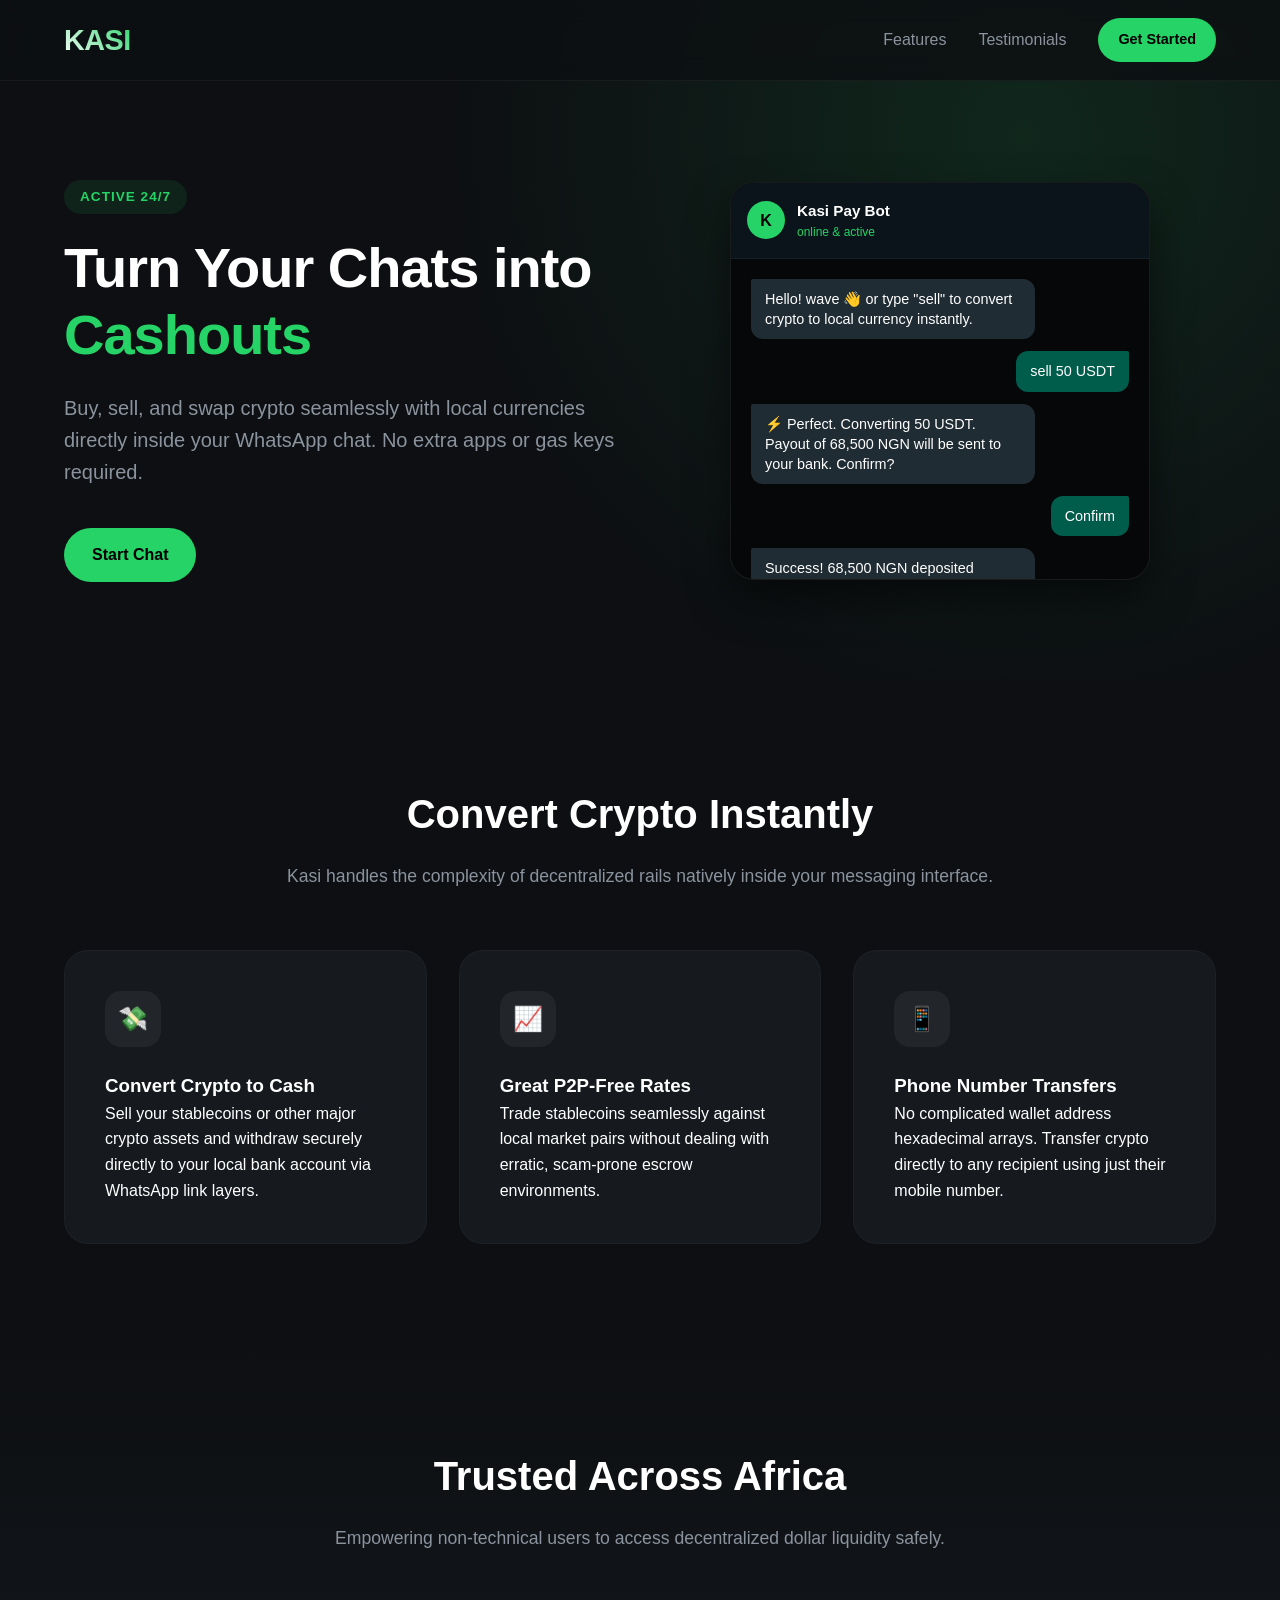
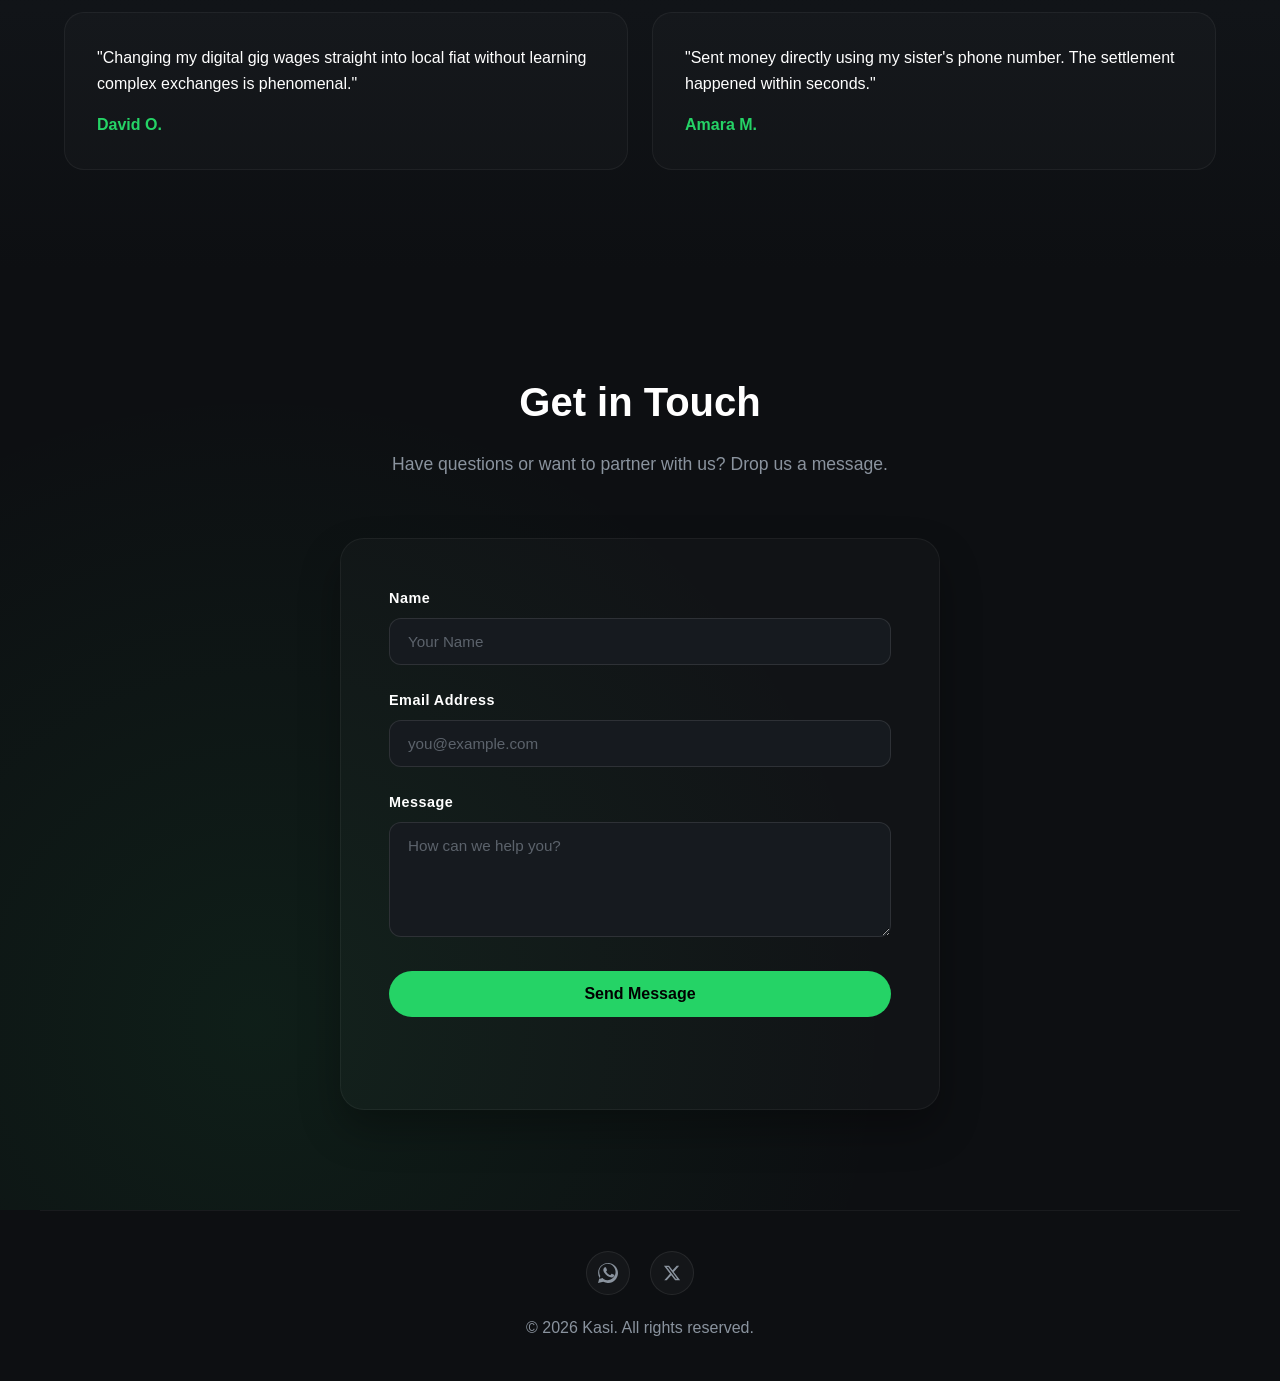
==== index.html @ e20dfd45 "feat: added socials" ====
<!DOCTYPE html>
<html lang="en">
<head>
    <meta charset="UTF-8">
    <meta name="viewport" content="width=device-width, initial-scale=1.0">
    <title>Kasi - Turn Chats into Cashouts</title>
    <link rel="stylesheet" href="static/style.css">
</head>
<body>

    <!-- Header & Navigation -->
    <header id="navbar">
        <div class="container">
            <a href="#" class="logo">KASI</a>
            <nav>
                <ul>
                    <li><a href="#features" class="nav-link">Features</a></li>
                    <li><a href="#testimonials" class="nav-link">Testimonials</a></li>
                    <li><a href="https://api.whatsapp.com/send/?phone=14155238886&text=Hello%21+I+was+referred+by+a+friend+%EF%BF%BD%0A%0A%28Ref%3A+%23faqs%29&type=phone_number&app_absent=0" class="btn" style="padding: 10px 20px; font-size: 0.9rem;">Get Started</a></li>
                </ul>
            </nav>
        </div>
    </header>

    <!-- Hero Section with Live Simulator -->
    <section class="hero">
        <div class="container">
            <div class="hero-grid">
                <div>
                    <span class="badge">Active 24/7</span>
                    <h1>Turn Your Chats into <span>Cashouts</span></h1>
                    <p>Buy, sell, and swap crypto seamlessly with local currencies directly inside your WhatsApp chat. No extra apps or gas keys required.</p>
                    <a href="https://api.whatsapp.com/send/?phone=14155238886&text=Hello%21+I+was+referred+by+a+friend+%EF%BF%BD%0A%0A%28Ref%3A+%23faqs%29&type=phone_number&app_absent=0" class="btn" target="_blank">Start Chat</a>
                </div>
                
                <!-- Static WhatsApp UI Mockup with Staggered Animations -->
                <div>
                    <div class="simulator-container">
                        <div class="sim-header">
                            <div class="sim-avatar">K</div>
                            <div class="sim-status">
                                <h4>Kasi Pay Bot</h4>
                                <p>online & active</p>
                            </div>
                        </div>
                        <div class="sim-body" id="chatScreen">
                            <div class="msg received" style="animation-delay: 0.3s;">Hello! wave 👋 or type "sell" to convert crypto to local currency instantly.</div>
                            <div class="msg sent" style="animation-delay: 1.2s;">sell 50 USDT</div>
                            <div class="msg received" style="animation-delay: 2.1s;">⚡ Perfect. Converting 50 USDT. Payout of 68,500 NGN will be sent to your bank. Confirm?</div>
                            <div class="msg sent" style="animation-delay: 3.0s;">Confirm</div>
                            <div class="msg received" style="animation-delay: 3.9s;">Success! 68,500 NGN deposited straight to your account. 🚀</div>
                        </div>
                    </div>
                </div>
            </div>
        </div>
    </section>

    <!-- Features Section with Scroll Triggers -->
    <section id="features" class="features">
        <div class="container">
            <div class="section-header">
                <h2>Convert Crypto Instantly</h2>
                <p>Kasi handles the complexity of decentralized rails natively inside your messaging interface.</p>
            </div>

            <div class="feature-grid">
                <div class="feature-card">
                    <div class="feature-icon">💸</div>
                    <h3>Convert Crypto to Cash</h3>
                    <p>Sell your stablecoins or other major crypto assets and withdraw securely directly to your local bank account via WhatsApp link layers.</p>
                </div>
                <div class="feature-card">
                    <div class="feature-icon">📈</div>
                    <h3>Great P2P-Free Rates</h3>
                    <p>Trade stablecoins seamlessly against local market pairs without dealing with erratic, scam-prone escrow environments.</p>
                </div>
                <div class="feature-card">
                    <div class="feature-icon">📱</div>
                    <h3>Phone Number Transfers</h3>
                    <p>No complicated wallet address hexadecimal arrays. Transfer crypto directly to any recipient using just their mobile number.</p>
                </div>
            </div>
        </div>
    </section>

    <!-- Testimonials Section -->
    <section id="testimonials" class="testimonials">
        <div class="container">
            <div class="section-header">
                <h2>Trusted Across Africa</h2>
                <p>Empowering non-technical users to access decentralized dollar liquidity safely.</p>
            </div>
            <div class="testimonial-grid">
                <div class="testimonial-card">
                    <p>"Changing my digital gig wages straight into local fiat without learning complex exchanges is phenomenal."</p>
                    <h4 style="margin-top:15px; color:var(--accent-green);">David O.</h4>
                </div>
                <div class="testimonial-card">
                    <p>"Sent money directly using my sister's phone number. The settlement happened within seconds."</p>
                    <h4 style="margin-top:15px; color:var(--accent-green);">Amara M.</h4>
                </div>
            </div>
        </div>
    </section>

    <!-- Contact Section -->
    <section id="contact" class="contact">
        <div class="container">
            <div class="section-header">
                <h2>Get in Touch</h2>
                <p>Have questions or want to partner with us? Drop us a message.</p>
            </div>
            <div class="contact-card">
                <form id="contactForm" onsubmit="handleContactSubmit(event)">
                    <!-- Spam Honeypot Field -->
                    <input type="text" name="_honey" style="display:none">
                    
                    <div class="form-group">
                        <label for="contactName">Name</label>
                        <input type="text" id="contactName" name="name" placeholder="Your Name" required>
                    </div>
                    <div class="form-group">
                        <label for="contactEmail">Email Address</label>
                        <input type="email" id="contactEmail" name="email" placeholder="you@example.com" required>
                    </div>
                    <div class="form-group">
                        <label for="contactMessage">Message</label>
                        <textarea id="contactMessage" name="message" rows="5" placeholder="How can we help you?" required></textarea>
                    </div>
                    <button type="submit" class="btn btn-submit">Send Message</button>
                    <div id="contactFeedback" class="contact-feedback"></div>
                </form>
            </div>
        </div>
    </section>

    <footer>
        <div class="container" style="text-align: center; padding: 40px 0; border-top: 1px solid rgba(255,255,255,0.05); color: var(--text-muted);">
            <div class="social-links">
                <a href="https://api.whatsapp.com/send/?phone=14155238886&text=Hello%21+I+was+referred+by+a+friend+%EF%BF%BD%0A%0A%28Ref%3A+%23faqs%29&type=phone_number&app_absent=0" class="social-link whatsapp" target="_blank" aria-label="WhatsApp">
                    <svg style="width: 20px; height: 20px; fill: currentColor;" viewBox="0 0 24 24"><path d="M.057 24l1.687-6.163c-1.041-1.804-1.588-3.849-1.587-5.946C.06 5.348 5.397.01 12.008.01c3.202.001 6.212 1.246 8.477 3.514 2.266 2.268 3.507 5.28 3.505 8.484-.004 6.657-5.34 11.997-11.953 11.997-2.005-.001-3.973-.502-5.73-1.455L0 24zm6.59-4.846c1.6.95 3.188 1.449 4.625 1.451 5.403.002 9.803-4.394 9.806-9.799.002-2.618-1.01-5.078-2.854-6.924C16.379 2.036 13.918 1.02 11.298 1.02c-5.409 0-9.809 4.397-9.812 9.802-.001 1.64.43 3.238 1.248 4.654l-.989 3.613 3.702-.971zm12.39-5.111c-.33-.165-1.951-.963-2.248-1.073-.297-.109-.514-.165-.729.165-.215.33-.83 1.048-1.016 1.268-.188.219-.375.247-.704.082-.33-.165-1.393-.513-2.656-1.64-1.01-.9-1.691-2.012-1.888-2.34-.197-.33-.02-.508.145-.672.149-.148.33-.384.495-.577.165-.192.22-.32.33-.533.109-.215.056-.403-.028-.567-.082-.165-.729-1.758-1.002-2.411-.266-.64-.538-.552-.729-.562-.188-.01-.403-.012-.619-.012-.215 0-.567.082-.864.403-.297.321-1.134 1.109-1.134 2.702 0 1.593 1.157 3.13 1.318 3.348.162.219 2.278 3.477 5.517 4.881.77.334 1.373.533 1.841.682.774.246 1.479.211 2.037.128.621-.093 1.951-.798 2.224-1.57.272-.772.272-1.434.192-1.57-.081-.137-.297-.219-.627-.384z"/></svg>
                </a>
                <a href="https://x.com/kasi_pay" class="social-link x" target="_blank" aria-label="X (formerly Twitter)">
                    <svg style="width: 18px; height: 18px; fill: currentColor;" viewBox="0 0 24 24"><path d="M18.244 2.25h3.308l-7.227 8.26 8.502 11.24H16.17l-5.214-6.817L4.99 21.75H1.68l7.73-8.835L1.254 2.25H8.08l4.713 6.231zm-1.161 17.52h1.833L7.084 4.126H5.117z"/></svg>
                </a>
            </div>
            <p>&copy; 2026 Kasi. All rights reserved.</p>
        </div>
    </footer>

    <!-- Interactive JavaScript Logic Layer -->
    <script>
        // 1. Dynamic Header Scroll Logic
        window.addEventListener('scroll', () => {
            const header = document.getElementById('navbar');
            if (window.scrollY > 50) {
                header.classList.add('scrolled');
            } else {
                header.classList.remove('scrolled');
            }
            
            // Track active navigation links based on viewport metrics
            const sections = document.querySelectorAll('section');
            const navLinks = document.querySelectorAll('.nav-link');
            let current = '';
            
            sections.forEach(section => {
                const sectionTop = section.offsetTop;
                if (window.scrollY >= sectionTop - 100) {
                    current = section.getAttribute('id');
                }
            });

            navLinks.forEach(link => {
                link.classList.remove('active');
                if (link.getAttribute('href').includes(current)) {
                    link.classList.add('active');
                }
            });
        });

        // 2. Scroll Animation (Intersection Observer Reveal Engine)
        const observerOptions = { threshold: 0.15 };
        const observer = new IntersectionObserver((entries) => {
            entries.forEach(entry => {
                if(entry.isIntersecting) {
                    entry.target.classList.add('reveal');
                }
            });
        }, observerOptions);

        document.querySelectorAll('.feature-card').forEach(card => {
            observer.observe(card);
        });



        // Contact Form Submission Handler
        function handleContactSubmit(event) {
            event.preventDefault();
            const form = event.target;
            const feedback = document.getElementById('contactFeedback');
            const submitBtn = form.querySelector('.btn-submit');
            
            feedback.style.color = 'var(--text-muted)';
            feedback.innerText = 'Sending your message...';
            submitBtn.disabled = true;
            
            const formData = new FormData(form);
            const object = Object.fromEntries(formData);
            const json = JSON.stringify(object);
            
            fetch('https://formsubmit.co/ajax/petraclara20@gmail.com', {
                method: 'POST',
                headers: {
                    'Content-Type': 'application/json',
                    'Accept': 'application/json'
                },
                body: json
            })
            .then(response => {
                if (response.ok) {
                    feedback.style.color = 'var(--accent-green)';
                    feedback.innerText = 'Thank you! Your message has been sent successfully.';
                    form.reset();
                } else {
                    throw new Error('Failed to send message.');
                }
            })
            .catch(error => {
                feedback.style.color = '#ff4a4a';
                feedback.innerText = 'Oops! There was a problem sending your message.';
                console.error(error);
            })
            .finally(() => {
                submitBtn.disabled = false;
            });
        }
    </script>
</body>
</html>
---- static/style.css ----
/* Base Reset & Variables */
        :root {
            --bg-color: #0d0f12;
            --card-bg: #161a1f;
            --text-main: #ffffff;
            --text-muted: #8a939e;
            --accent-green: #25d366; 
            --accent-blue: #3b82f6;
            --btn-hover: #1ebd59;
            --font-stack: -apple-system, BlinkMacSystemFont, "Segoe UI", Roboto, Helvetica, Arial, sans-serif;
        }

        * {
            box-sizing: border-box;
            margin: 0;
            padding: 0;
        }

        html {
            scroll-behavior: smooth;
        }

        body {
            background-color: var(--bg-color);
            color: var(--text-main);
            font-family: var(--font-stack);
            line-height: 1.6;
            overflow-x: hidden;
        }

        a {
            text-decoration: none;
            color: inherit;
        }

        /* Utility Components */
        .container {
            max-width: 1200px;
            margin: 0 auto;
            padding: 0 24px;
        }

        .btn {
            display: inline-block;
            background-color: var(--accent-green);
            color: #000000;
            padding: 14px 28px;
            border-radius: 30px;
            font-weight: 600;
            font-size: 1rem;
            transition: all 0.3s cubic-bezier(0.4, 0, 0.2, 1);
            border: none;
            cursor: pointer;
        }

        .btn:hover {
            background-color: var(--btn-hover);
            transform: translateY(-2px);
            box-shadow: 0 8px 20px rgba(37, 211, 102, 0.3);
        }

        .badge {
            background: rgba(37, 211, 102, 0.1);
            color: var(--accent-green);
            padding: 6px 16px;
            border-radius: 20px;
            font-size: 0.85rem;
            font-weight: 600;
            text-transform: uppercase;
            letter-spacing: 1px;
            margin-bottom: 20px;
            display: inline-block;
            animation: pulse 2s infinite;
        }

        @keyframes pulse {
            0% { box-shadow: 0 0 0 0 rgba(37, 211, 102, 0.4); }
            70% { box-shadow: 0 0 0 10px rgba(37, 211, 102, 0); }
            100% { box-shadow: 0 0 0 0 rgba(37, 211, 102, 0); }
        }

        /* Navigation Header */
        header {
            position: fixed;
            top: 0;
            left: 0;
            width: 100%;
            z-index: 1000;
            background: rgba(13, 15, 18, 0.8);
            backdrop-filter: blur(12px);
            border-bottom: 1px solid rgba(255, 255, 255, 0.05);
            transition: background 0.3s, padding 0.3s;
        }

        header.scrolled {
            background: rgba(13, 15, 18, 0.95);
            padding: 5px 0;
            box-shadow: 0 4px 20px rgba(0,0,0,0.3);
        }

        header .container {
            display: flex;
            justify-content: space-between;
            align-items: center;
            height: 80px;
        }

        .logo {
            font-size: 1.8rem;
            font-weight: 800;
            letter-spacing: -0.5px;
            background: linear-gradient(45deg, #fff, var(--accent-green));
            -webkit-background-clip: text;
            -webkit-text-fill-color: transparent;
        }

        nav ul {
            display: flex;
            list-style: none;
            gap: 32px;
            align-items: center;
        }

        nav ul a {
            color: var(--text-muted);
            font-weight: 500;
            transition: color 0.2s ease;
        }

        nav ul a:hover, nav ul a.active {
            color: var(--text-main);
        }

        /* Interactive Split Hero Section */
        .hero {
            padding: 180px 0 100px 0;
            background: radial-gradient(circle at 80% 20%, rgba(37, 211, 102, 0.12), transparent 50%);
        }

        .hero-grid {
            display: grid;
            grid-template-columns: 1fr 1fr;
            gap: 48px;
            align-items: center;
        }

        .hero h1 {
            font-size: 3.5rem;
            font-weight: 800;
            line-height: 1.2;
            letter-spacing: -1px;
            margin-bottom: 24px;
        }

        .hero h1 span {
            color: var(--accent-green);
        }

        .hero p {
            font-size: 1.25rem;
            color: var(--text-muted);
            margin-bottom: 40px;
        }

        /* Dynamic Live Chat Simulator */
        .simulator-container {
            background: #050709;
            border-radius: 24px;
            border: 1px solid rgba(255,255,255,0.08);
            box-shadow: 0 20px 40px rgba(0,0,0,0.5);
            overflow: hidden;
            max-width: 420px;
            margin: 0 auto;
            width: 100%;
        }

        .sim-header {
            background: #0b141a;
            padding: 16px;
            display: flex;
            align-items: center;
            gap: 12px;
            border-bottom: 1px solid rgba(255,255,255,0.05);
        }

        .sim-avatar {
            width: 38px;
            height: 38px;
            background: var(--accent-green);
            color: black;
            border-radius: 50%;
            display: flex;
            align-items: center;
            justify-content: center;
            font-weight: bold;
        }

        .sim-status h4 { font-size: 0.95rem; font-weight: 600; }
        .sim-status p { font-size: 0.75rem; color: var(--accent-green); margin: 0; }

        .sim-body {
            height: 320px;
            padding: 20px;
            background: url('https://user-images.githubusercontent.com/15075759/28719144-86dc0f70-73b1-11e7-911d-60d70fcded21.png'); /* WA standard seamless tile */
            background-size: contain;
            overflow-y: auto;
            display: flex;
            flex-direction: column;
            gap: 12px;
        }

        .msg {
            max-width: 75%;
            padding: 10px 14px;
            border-radius: 12px;
            font-size: 0.9rem;
            line-height: 1.4;
            color: #fff;
            opacity: 0;
            transform: translateY(10px);
            animation: fadeInMsg 0.4s forwards;
        }

        @keyframes fadeInMsg {
            to { opacity: 1; transform: translateY(0); }
        }

        .msg.sent {
            background: #005c4b;
            align-self: flex-end;
            border-top-right-radius: 2px;
        }

        .msg.received {
            background: #202c33;
            align-self: flex-start;
            border-top-left-radius: 2px;
        }

        .sim-footer {
            background: #111b21;
            padding: 12px;
            display: flex;
            gap: 10px;
        }

        .sim-input {
            flex: 1;
            background: #2a3942;
            border: none;
            border-radius: 20px;
            padding: 10px 16px;
            color: #fff;
            font-size: 0.9rem;
            outline: none;
        }

        /* Value Proposition Scroll-Animations */
        .features {
            padding: 100px 0;
        }

        .section-header {
            text-align: center;
            margin-bottom: 60px;
        }

        .section-header h2 { font-size: 2.5rem; font-weight: 700; margin-bottom: 16px; }
        .section-header p { color: var(--text-muted); font-size: 1.1rem; }

        .feature-grid {
            display: grid;
            grid-template-columns: repeat(auto-fit, minmax(320px, 1fr));
            gap: 32px;
        }

        .feature-card {
            background-color: var(--card-bg);
            border: 1px solid rgba(255, 255, 255, 0.03);
            border-radius: 24px;
            padding: 40px;
            opacity: 0;
            transform: translateY(30px);
            transition: all 0.6s ease;
        }

        .feature-card.reveal {
            opacity: 1;
            transform: translateY(0);
        }

        .feature-card:hover {
            transform: translateY(-5px) !important;
            border-color: rgba(37, 211, 102, 0.2);
        }

        .feature-icon {
            width: 56px;
            height: 56px;
            background: rgba(255, 255, 255, 0.05);
            border-radius: 16px;
            display: flex;
            align-items: center;
            justify-content: center;
            font-size: 1.5rem;
            margin-bottom: 24px;
            color: var(--accent-green);
        }

        /* Testimonials Section */
        .testimonials {
            padding: 100px 0;
            background: linear-gradient(180deg, var(--bg-color), #111418, var(--bg-color));
        }

        .testimonial-grid {
            display: grid;
            grid-template-columns: repeat(auto-fit, minmax(300px, 1fr));
            gap: 24px;
            margin-top: 40px;
        }

        .testimonial-card {
            background: rgba(255, 255, 255, 0.02);
            border: 1px solid rgba(255, 255, 255, 0.05);
            padding: 32px;
            border-radius: 20px;
        }

        /* Contact Section */
        .contact {
            padding: 100px 0;
            background: radial-gradient(circle at 20% 80%, rgba(37, 211, 102, 0.08), transparent 50%);
        }

        .contact-card {
            background: rgba(255, 255, 255, 0.02);
            border: 1px solid rgba(255, 255, 255, 0.05);
            border-radius: 24px;
            padding: 48px;
            max-width: 600px;
            margin: 0 auto;
            box-shadow: 0 20px 40px rgba(0, 0, 0, 0.3);
        }

        .form-group {
            margin-bottom: 24px;
            display: flex;
            flex-direction: column;
            gap: 8px;
        }

        .form-group label {
            font-size: 0.9rem;
            font-weight: 600;
            color: var(--text-main);
            letter-spacing: 0.5px;
        }

        .form-group input,
        .form-group textarea {
            background-color: var(--card-bg);
            border: 1px solid rgba(255, 255, 255, 0.1);
            border-radius: 12px;
            padding: 14px 18px;
            color: var(--text-main);
            font-family: var(--font-stack);
            font-size: 0.95rem;
            outline: none;
            transition: all 0.3s ease;
        }

        .form-group input::placeholder,
        .form-group textarea::placeholder {
            color: var(--text-muted);
            opacity: 0.6;
        }

        .form-group input:focus,
        .form-group textarea:focus {
            border-color: var(--accent-green);
            box-shadow: 0 0 0 4px rgba(37, 211, 102, 0.15);
            background-color: rgba(22, 26, 31, 0.8);
        }

        .form-group textarea {
            resize: vertical;
        }

        .btn-submit {
            width: 100%;
            margin-top: 10px;
        }

        .contact-feedback {
            margin-top: 20px;
            font-size: 0.95rem;
            text-align: center;
            font-weight: 500;
            min-height: 24px;
            transition: all 0.3s ease;
        }

        /* Mobile Responsive */
        @media (max-width: 968px) {
            .hero-grid {
                grid-template-columns: 1fr;
                text-align: center;
            }
            .hero h1 { font-size: 2.6rem; }
            .simulator-container { margin-top: 40px; }
            nav ul { display: none; }
        }

        /* Social Links styling */
        .social-links {
            display: flex;
            justify-content: center;
            gap: 20px;
            margin-bottom: 20px;
        }

        .social-link {
            display: flex;
            align-items: center;
            justify-content: center;
            width: 44px;
            height: 44px;
            border-radius: 50%;
            background: rgba(255, 255, 255, 0.03);
            border: 1px solid rgba(255, 255, 255, 0.08);
            color: var(--text-muted);
            font-size: 1.2rem;
            transition: all 0.3s ease;
        }

        .social-link:hover {
            color: var(--text-main);
            transform: translateY(-3px);
            background: rgba(255, 255, 255, 0.08);
        }

        .social-link.whatsapp:hover {
            color: var(--accent-green);
            border-color: rgba(37, 211, 102, 0.3);
            box-shadow: 0 0 15px rgba(37, 211, 102, 0.2);
        }

        .social-link.x:hover {
            color: #ffffff;
            border-color: rgba(255, 255, 255, 0.3);
            box-shadow: 0 0 15px rgba(255, 255, 255, 0.2);
        }
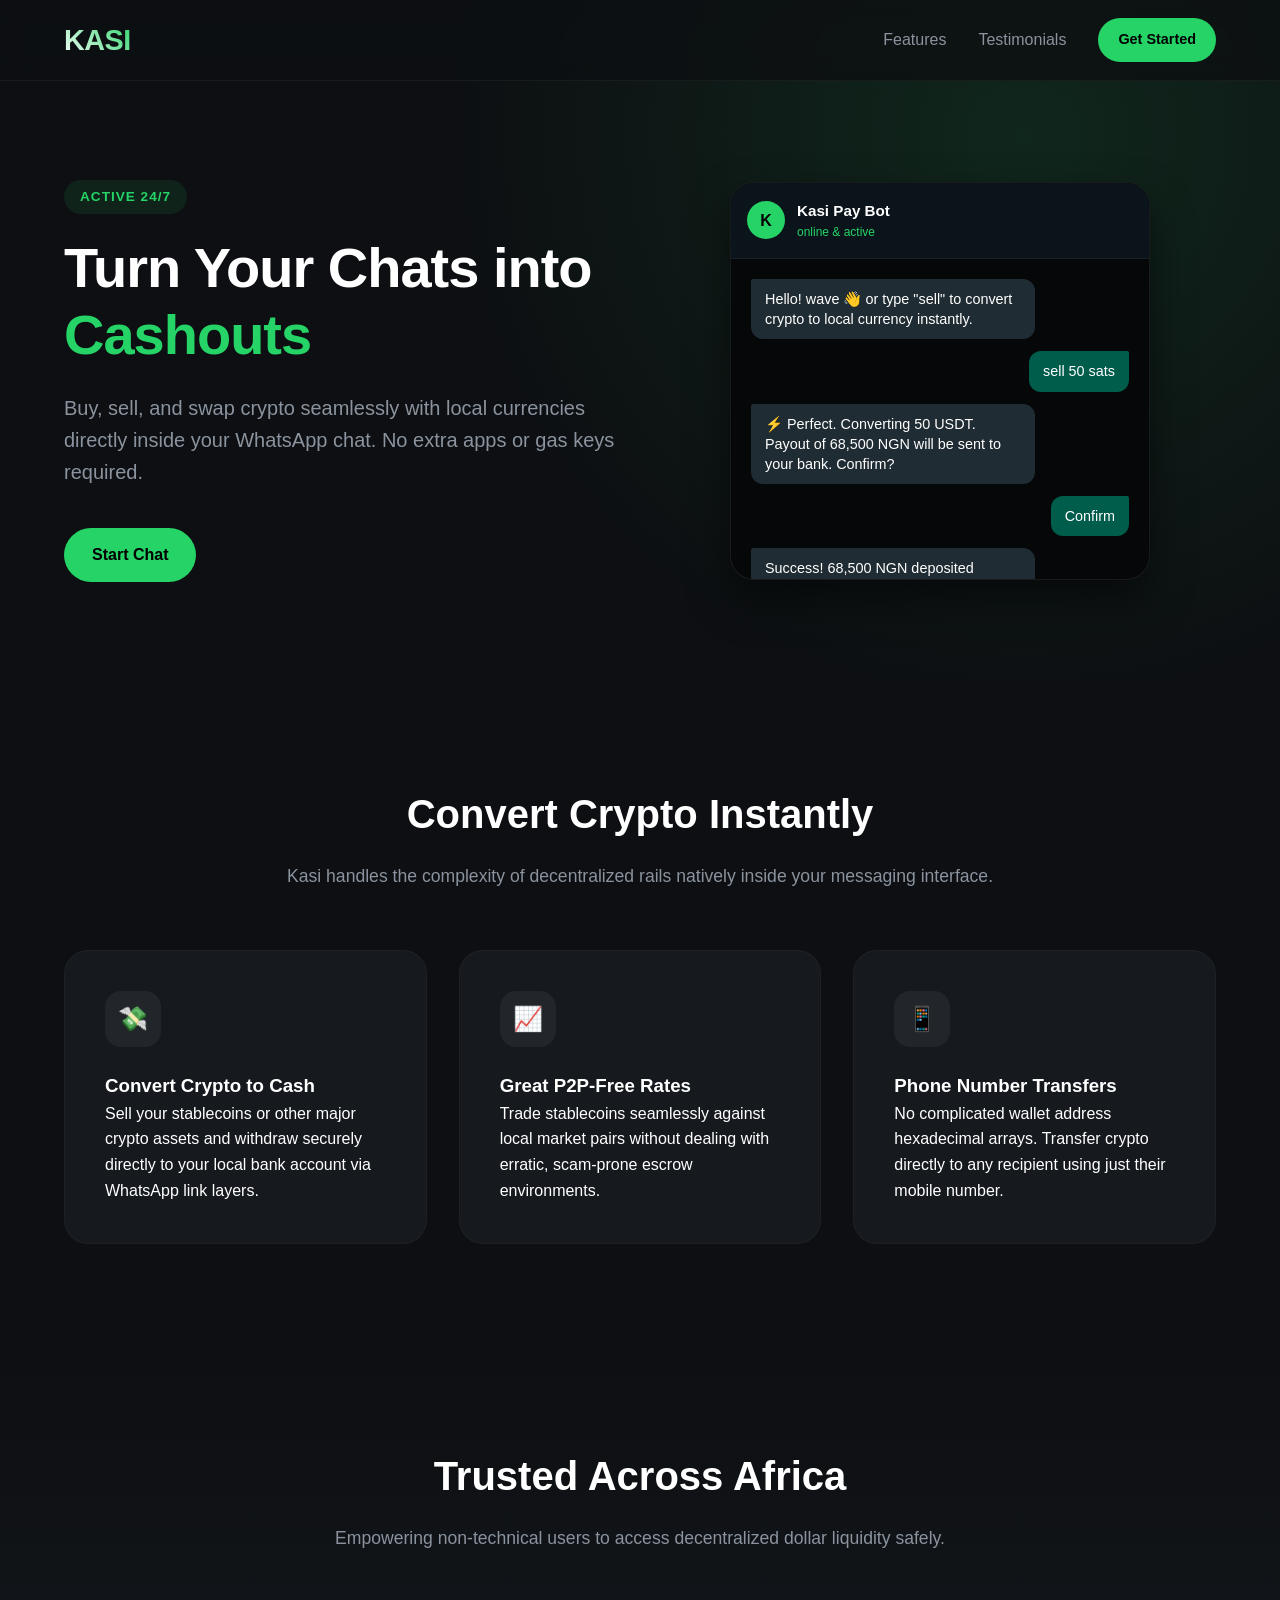
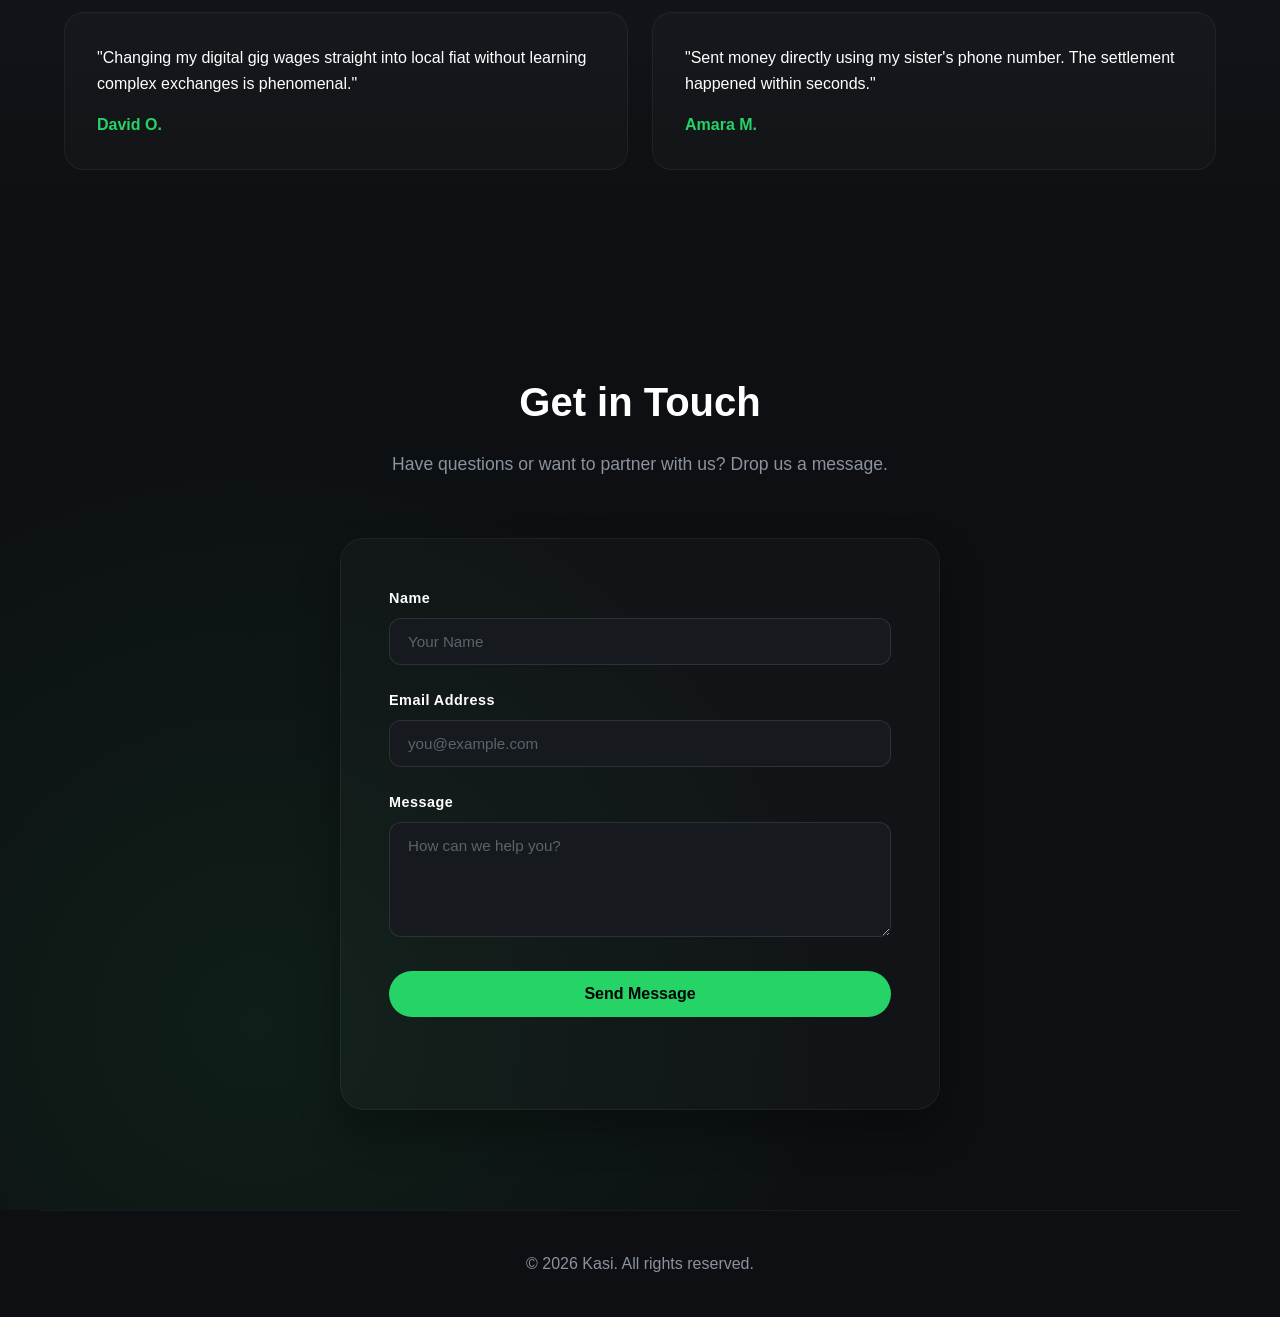
==== commit 0723ddd1: "refactor: consolidate landing page to root index.html, update simulator to sats, and delete template" ====
--- a/index.html
+++ b/index.html
@@ -45,7 +45,7 @@
                         </div>
                         <div class="sim-body" id="chatScreen">
                             <div class="msg received" style="animation-delay: 0.3s;">Hello! wave 👋 or type "sell" to convert crypto to local currency instantly.</div>
-                            <div class="msg sent" style="animation-delay: 1.2s;">sell 50 USDT</div>
+                            <div class="msg sent" style="animation-delay: 1.2s;">sell 50 sats</div>
                             <div class="msg received" style="animation-delay: 2.1s;">⚡ Perfect. Converting 50 USDT. Payout of 68,500 NGN will be sent to your bank. Confirm?</div>
                             <div class="msg sent" style="animation-delay: 3.0s;">Confirm</div>
                             <div class="msg received" style="animation-delay: 3.9s;">Success! 68,500 NGN deposited straight to your account. 🚀</div>
@@ -137,14 +137,6 @@
 
     <footer>
         <div class="container" style="text-align: center; padding: 40px 0; border-top: 1px solid rgba(255,255,255,0.05); color: var(--text-muted);">
-            <div class="social-links">
-                <a href="https://api.whatsapp.com/send/?phone=14155238886&text=Hello%21+I+was+referred+by+a+friend+%EF%BF%BD%0A%0A%28Ref%3A+%23faqs%29&type=phone_number&app_absent=0" class="social-link whatsapp" target="_blank" aria-label="WhatsApp">
-                    <svg style="width: 20px; height: 20px; fill: currentColor;" viewBox="0 0 24 24"><path d="M.057 24l1.687-6.163c-1.041-1.804-1.588-3.849-1.587-5.946C.06 5.348 5.397.01 12.008.01c3.202.001 6.212 1.246 8.477 3.514 2.266 2.268 3.507 5.28 3.505 8.484-.004 6.657-5.34 11.997-11.953 11.997-2.005-.001-3.973-.502-5.73-1.455L0 24zm6.59-4.846c1.6.95 3.188 1.449 4.625 1.451 5.403.002 9.803-4.394 9.806-9.799.002-2.618-1.01-5.078-2.854-6.924C16.379 2.036 13.918 1.02 11.298 1.02c-5.409 0-9.809 4.397-9.812 9.802-.001 1.64.43 3.238 1.248 4.654l-.989 3.613 3.702-.971zm12.39-5.111c-.33-.165-1.951-.963-2.248-1.073-.297-.109-.514-.165-.729.165-.215.33-.83 1.048-1.016 1.268-.188.219-.375.247-.704.082-.33-.165-1.393-.513-2.656-1.64-1.01-.9-1.691-2.012-1.888-2.34-.197-.33-.02-.508.145-.672.149-.148.33-.384.495-.577.165-.192.22-.32.33-.533.109-.215.056-.403-.028-.567-.082-.165-.729-1.758-1.002-2.411-.266-.64-.538-.552-.729-.562-.188-.01-.403-.012-.619-.012-.215 0-.567.082-.864.403-.297.321-1.134 1.109-1.134 2.702 0 1.593 1.157 3.13 1.318 3.348.162.219 2.278 3.477 5.517 4.881.77.334 1.373.533 1.841.682.774.246 1.479.211 2.037.128.621-.093 1.951-.798 2.224-1.57.272-.772.272-1.434.192-1.57-.081-.137-.297-.219-.627-.384z"/></svg>
-                </a>
-                <a href="https://x.com/kasi_pay" class="social-link x" target="_blank" aria-label="X (formerly Twitter)">
-                    <svg style="width: 18px; height: 18px; fill: currentColor;" viewBox="0 0 24 24"><path d="M18.244 2.25h3.308l-7.227 8.26 8.502 11.24H16.17l-5.214-6.817L4.99 21.75H1.68l7.73-8.835L1.254 2.25H8.08l4.713 6.231zm-1.161 17.52h1.833L7.084 4.126H5.117z"/></svg>
-                </a>
-            </div>
             <p>&copy; 2026 Kasi. All rights reserved.</p>
         </div>
     </footer>
